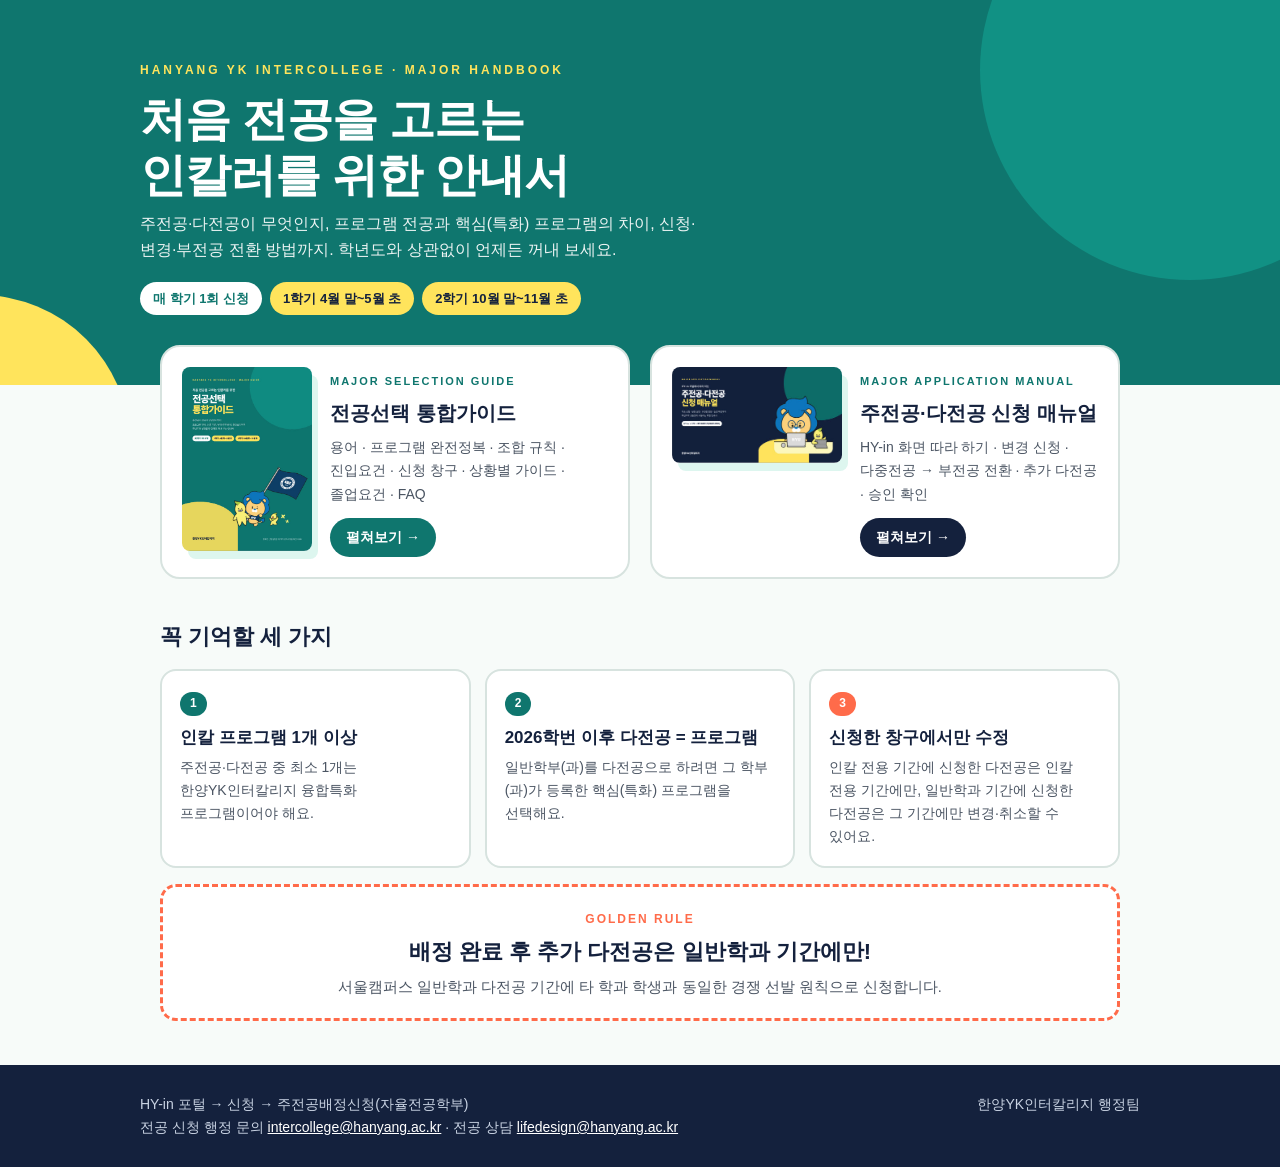
==== index.html @ 3c484c77 "한양YK인터칼리지 전공 안내서(통합가이드·신청 매뉴얼) 플립북 첫 게시 Co-Authored-By: Claude Opus 5.5 <noreply@anthropic.com>" ====
<!DOCTYPE html>
<html lang="ko">
<head>
<meta charset="UTF-8">
<meta name="viewport" content="width=device-width, initial-scale=1">
<title>전공 안내서 | 한양YK인터칼리지</title>
<meta name="description" content="한양YK인터칼리지 전공선택 통합가이드와 주전공·다전공 신청 매뉴얼 (학년도 공통)">
<meta property="og:title" content="한양YK인터칼리지 전공 안내서">
<meta property="og:description" content="전공선택 통합가이드 · 주전공·다전공 신청 매뉴얼">
<meta property="og:image" content="books/guide/cover-thumb.jpg">
<style>
  :root{--ink:#14213D;--teal:#0F766E;--teal2:#14B8A6;--mint:#DDF6EF;--lemon:#FFE45C;--coral:#FF6B4A;--sub:#4B5563;--line:#D7E3DF}
  *{box-sizing:border-box}
  html,body{margin:0}
  body{background:#F7FBF9;color:var(--ink);font-family:'Pretendard','Apple SD Gothic Neo','Malgun Gothic',sans-serif;line-height:1.65;word-break:keep-all}
  a{color:inherit}
  .hero{background:var(--teal);color:#fff;position:relative;overflow:hidden;padding:56px 20px 70px}
  .hero::before{content:"";position:absolute;right:-120px;top:-140px;width:420px;height:420px;border-radius:50%;background:var(--teal2);opacity:.4}
  .hero::after{content:"";position:absolute;left:-170px;bottom:-210px;width:300px;height:300px;border-radius:50%;background:var(--lemon)}
  .wrap{max-width:1000px;margin:0 auto;position:relative;z-index:1}
  .hero small{font-size:12px;font-weight:800;letter-spacing:3px;color:var(--lemon)}
  .hero h1{margin:10px 0 8px;font-size:clamp(30px,6vw,46px);line-height:1.2;font-weight:900;letter-spacing:-1px}
  .hero p{margin:0;max-width:560px;opacity:.92}
  .chips{margin-top:18px;display:flex;flex-wrap:wrap;gap:8px}
  .chips span{background:#fff;color:var(--teal);font-weight:800;font-size:13px;padding:6px 13px;border-radius:999px}
  .chips span.y{background:var(--lemon);color:var(--ink)}
  .books{margin-top:-40px;display:grid;grid-template-columns:1fr 1fr;gap:20px;padding:0 20px}
  .book{display:flex;gap:18px;background:#fff;border:2px solid var(--line);border-radius:20px;padding:20px;text-decoration:none;transition:transform .2s,box-shadow .2s}
  .book:hover{transform:translateY(-4px);box-shadow:0 14px 28px rgba(15,118,110,.15)}
  .book .cv{flex:none;width:130px;border-radius:8px;overflow:hidden;box-shadow:6px 8px 0 var(--mint);align-self:flex-start}
  .book .cv img{display:block;width:100%}
  .book.m .cv{width:170px}
  .book small{font-size:11px;font-weight:800;letter-spacing:2px;color:var(--teal)}
  .book b{display:block;font-size:20px;margin-top:4px}
  .book p{margin:6px 0 0;font-size:14px;color:var(--sub)}
  .book .go{display:inline-block;margin-top:12px;background:var(--teal);color:#fff;font-weight:800;font-size:14px;padding:8px 16px;border-radius:999px}
  .book.m .go{background:var(--ink)}
  section.s{padding:40px 20px 0}
  h2{margin:0 0 14px;font-size:22px;font-weight:900}
  .rules{display:grid;grid-template-columns:repeat(3,1fr);gap:14px}
  .rule{background:#fff;border:2px solid var(--line);border-radius:16px;padding:18px}
  .rule .n{display:inline-block;font-size:12px;font-weight:900;color:#fff;background:var(--teal);padding:2px 10px;border-radius:999px}
  .rule.c .n{background:var(--coral)}
  .rule h3{margin:8px 0 4px;font-size:17px}
  .rule p{margin:0;font-size:14px;color:var(--sub)}
  .golden{margin-top:16px;border:3px dashed var(--coral);border-radius:16px;background:#fff;text-align:center;padding:18px}
  .golden small{font-size:12px;font-weight:900;letter-spacing:2px;color:var(--coral)}
  .golden b{display:block;font-size:22px;margin-top:2px}
  .golden p{margin:6px 0 0;color:var(--sub);font-size:14.5px}
  footer{margin-top:44px;background:var(--ink);color:#C9D3E3;padding:28px 20px;font-size:14px}
  footer .wrap{display:flex;justify-content:space-between;gap:14px;flex-wrap:wrap}
  footer a{color:#fff}
  @media (max-width:760px){.books,.rules{grid-template-columns:1fr}.book .cv{width:100px}.book.m .cv{width:120px}}
</style>
</head>
<body>
<header class="hero"><div class="wrap">
  <small>HANYANG YK INTERCOLLEGE · MAJOR HANDBOOK</small>
  <h1>처음 전공을 고르는<br>인칼러를 위한 안내서</h1>
  <p>주전공·다전공이 무엇인지, 프로그램 전공과 핵심(특화) 프로그램의 차이, 신청·변경·부전공 전환 방법까지. 학년도와 상관없이 언제든 꺼내 보세요.</p>
  <div class="chips"><span>매 학기 1회 신청</span><span class="y">1학기 4월 말~5월 초</span><span class="y">2학기 10월 말~11월 초</span></div>
</div></header>

<div class="wrap">
  <div class="books">
    <a class="book" href="guide.html">
      <div class="cv"><img src="books/guide/cover-thumb.jpg" alt="전공선택 통합가이드 표지"></div>
      <div><small>MAJOR SELECTION GUIDE</small><b>전공선택 통합가이드</b><p>용어 · 프로그램 완전정복 · 조합 규칙 · 진입요건 · 신청 창구 · 상황별 가이드 · 졸업요건 · FAQ</p><span class="go">펼쳐보기 →</span></div>
    </a>
    <a class="book m" href="manual.html">
      <div class="cv"><img src="books/manual/cover-thumb.jpg" alt="신청 매뉴얼 표지"></div>
      <div><small>MAJOR APPLICATION MANUAL</small><b>주전공·다전공 신청 매뉴얼</b><p>HY-in 화면 따라 하기 · 변경 신청 · 다중전공 → 부전공 전환 · 추가 다전공 · 승인 확인</p><span class="go">펼쳐보기 →</span></div>
    </a>
  </div>

  <section class="s">
    <h2>꼭 기억할 세 가지</h2>
    <div class="rules">
      <div class="rule"><span class="n">1</span><h3>인칼 프로그램 1개 이상</h3><p>주전공·다전공 중 최소 1개는 한양YK인터칼리지 융합특화 프로그램이어야 해요.</p></div>
      <div class="rule"><span class="n">2</span><h3>2026학번 이후 다전공 = 프로그램</h3><p>일반학부(과)를 다전공으로 하려면 그 학부(과)가 등록한 핵심(특화) 프로그램을 선택해요.</p></div>
      <div class="rule c"><span class="n">3</span><h3>신청한 창구에서만 수정</h3><p>인칼 전용 기간에 신청한 다전공은 인칼 전용 기간에만, 일반학과 기간에 신청한 다전공은 그 기간에만 변경·취소할 수 있어요.</p></div>
    </div>
    <div class="golden"><small>GOLDEN RULE</small><b>배정 완료 후 추가 다전공은 일반학과 기간에만!</b><p>서울캠퍼스 일반학과 다전공 기간에 타 학과 학생과 동일한 경쟁 선발 원칙으로 신청합니다.</p></div>
  </section>
</div>

<footer><div class="wrap">
  <div>HY-in 포털 → 신청 → 주전공배정신청(자율전공학부)<br>전공 신청 행정 문의 <a href="mailto:intercollege@hanyang.ac.kr">intercollege@hanyang.ac.kr</a> · 전공 상담 <a href="mailto:lifedesign@hanyang.ac.kr">lifedesign@hanyang.ac.kr</a></div>
  <div>한양YK인터칼리지 행정팀</div>
</div></footer>
</body>
</html>
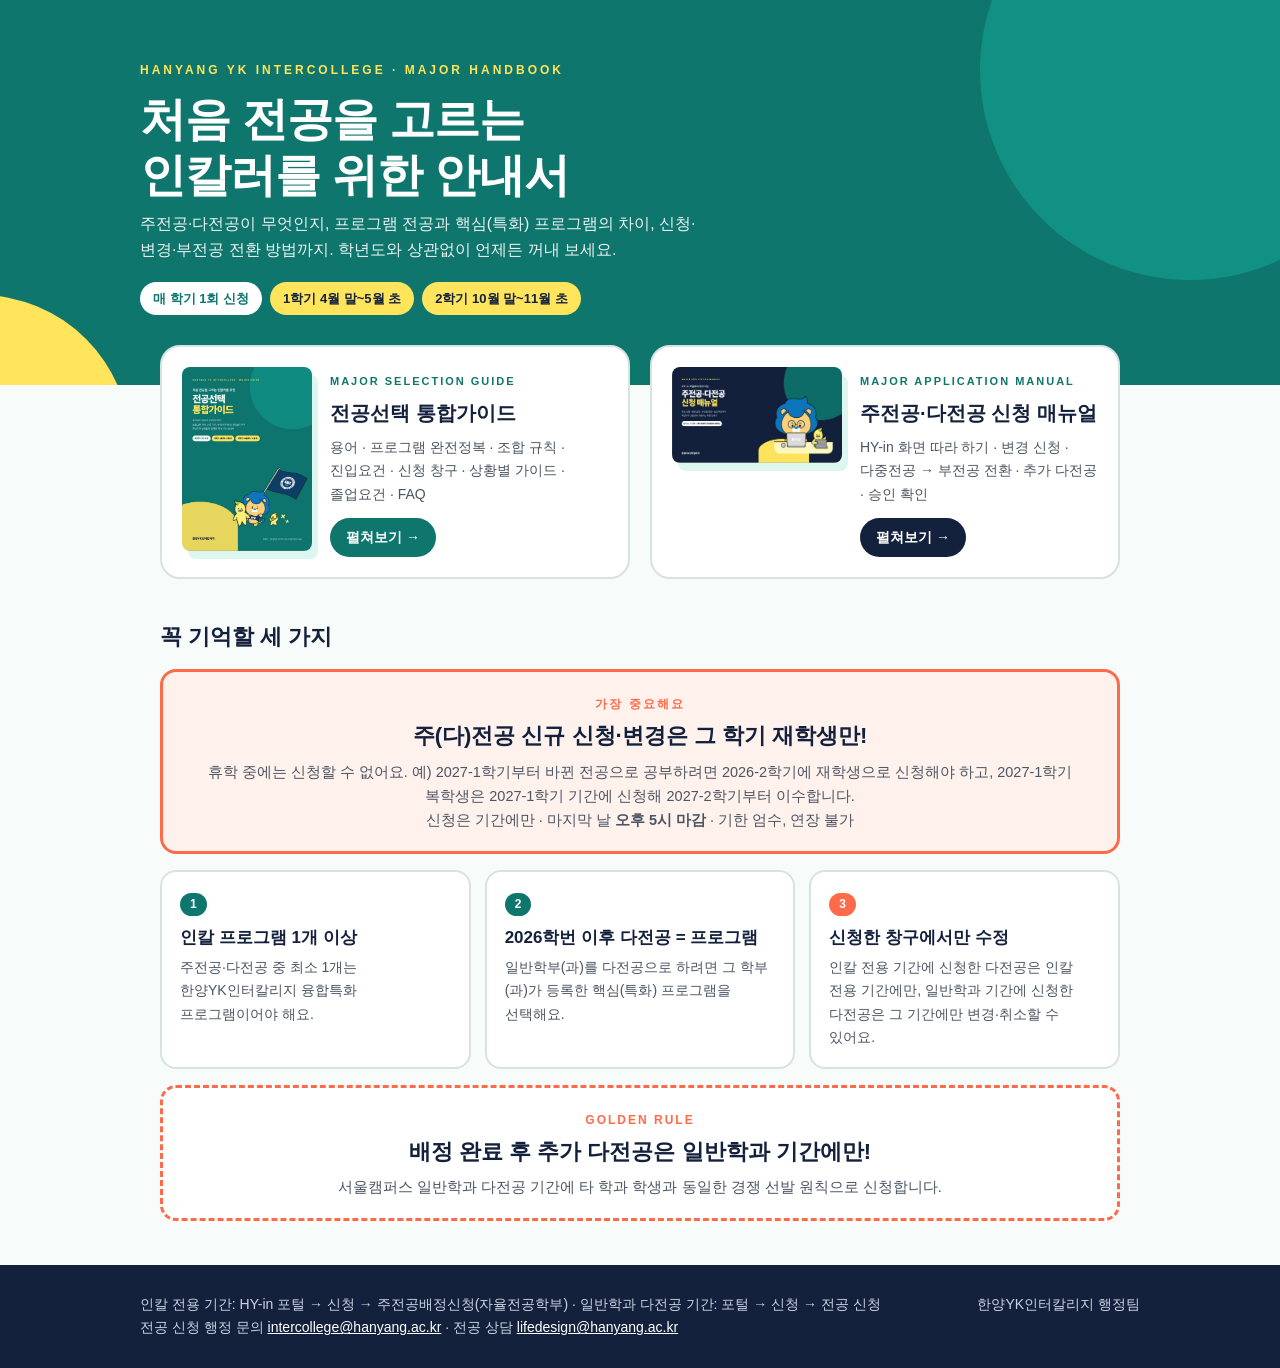
==== commit 4c42215a: "재학생 신청 자격, 17시 마감, 신청 메뉴 2종, TO 공지 안내 반영 Co-Authored-By: Claude Opus 5.5 <noreply@anthropic.com>" ====
--- a/index.html
+++ b/index.html
@@ -75,6 +75,7 @@
 
   <section class="s">
     <h2>꼭 기억할 세 가지</h2>
+    <div class="golden" style="border-style:solid;background:#FFF1EC;margin:0 0 16px"><small>가장 중요해요</small><b>주(다)전공 신규 신청·변경은 그 학기 재학생만!</b><p>휴학 중에는 신청할 수 없어요. 예) 2027-1학기부터 바뀐 전공으로 공부하려면 2026-2학기에 재학생으로 신청해야 하고, 2027-1학기 복학생은 2027-1학기 기간에 신청해 2027-2학기부터 이수합니다.<br>신청은 기간에만 · 마지막 날 <b style="display:inline;font-size:inherit">오후 5시 마감</b> · 기한 엄수, 연장 불가</p></div>
     <div class="rules">
       <div class="rule"><span class="n">1</span><h3>인칼 프로그램 1개 이상</h3><p>주전공·다전공 중 최소 1개는 한양YK인터칼리지 융합특화 프로그램이어야 해요.</p></div>
       <div class="rule"><span class="n">2</span><h3>2026학번 이후 다전공 = 프로그램</h3><p>일반학부(과)를 다전공으로 하려면 그 학부(과)가 등록한 핵심(특화) 프로그램을 선택해요.</p></div>
@@ -85,7 +86,7 @@
 </div>
 
 <footer><div class="wrap">
-  <div>HY-in 포털 → 신청 → 주전공배정신청(자율전공학부)<br>전공 신청 행정 문의 <a href="mailto:intercollege@hanyang.ac.kr">intercollege@hanyang.ac.kr</a> · 전공 상담 <a href="mailto:lifedesign@hanyang.ac.kr">lifedesign@hanyang.ac.kr</a></div>
+  <div>인칼 전용 기간: HY-in 포털 → 신청 → 주전공배정신청(자율전공학부) · 일반학과 다전공 기간: 포털 → 신청 → 전공 신청<br>전공 신청 행정 문의 <a href="mailto:intercollege@hanyang.ac.kr">intercollege@hanyang.ac.kr</a> · 전공 상담 <a href="mailto:lifedesign@hanyang.ac.kr">lifedesign@hanyang.ac.kr</a></div>
   <div>한양YK인터칼리지 행정팀</div>
 </div></footer>
 </body>
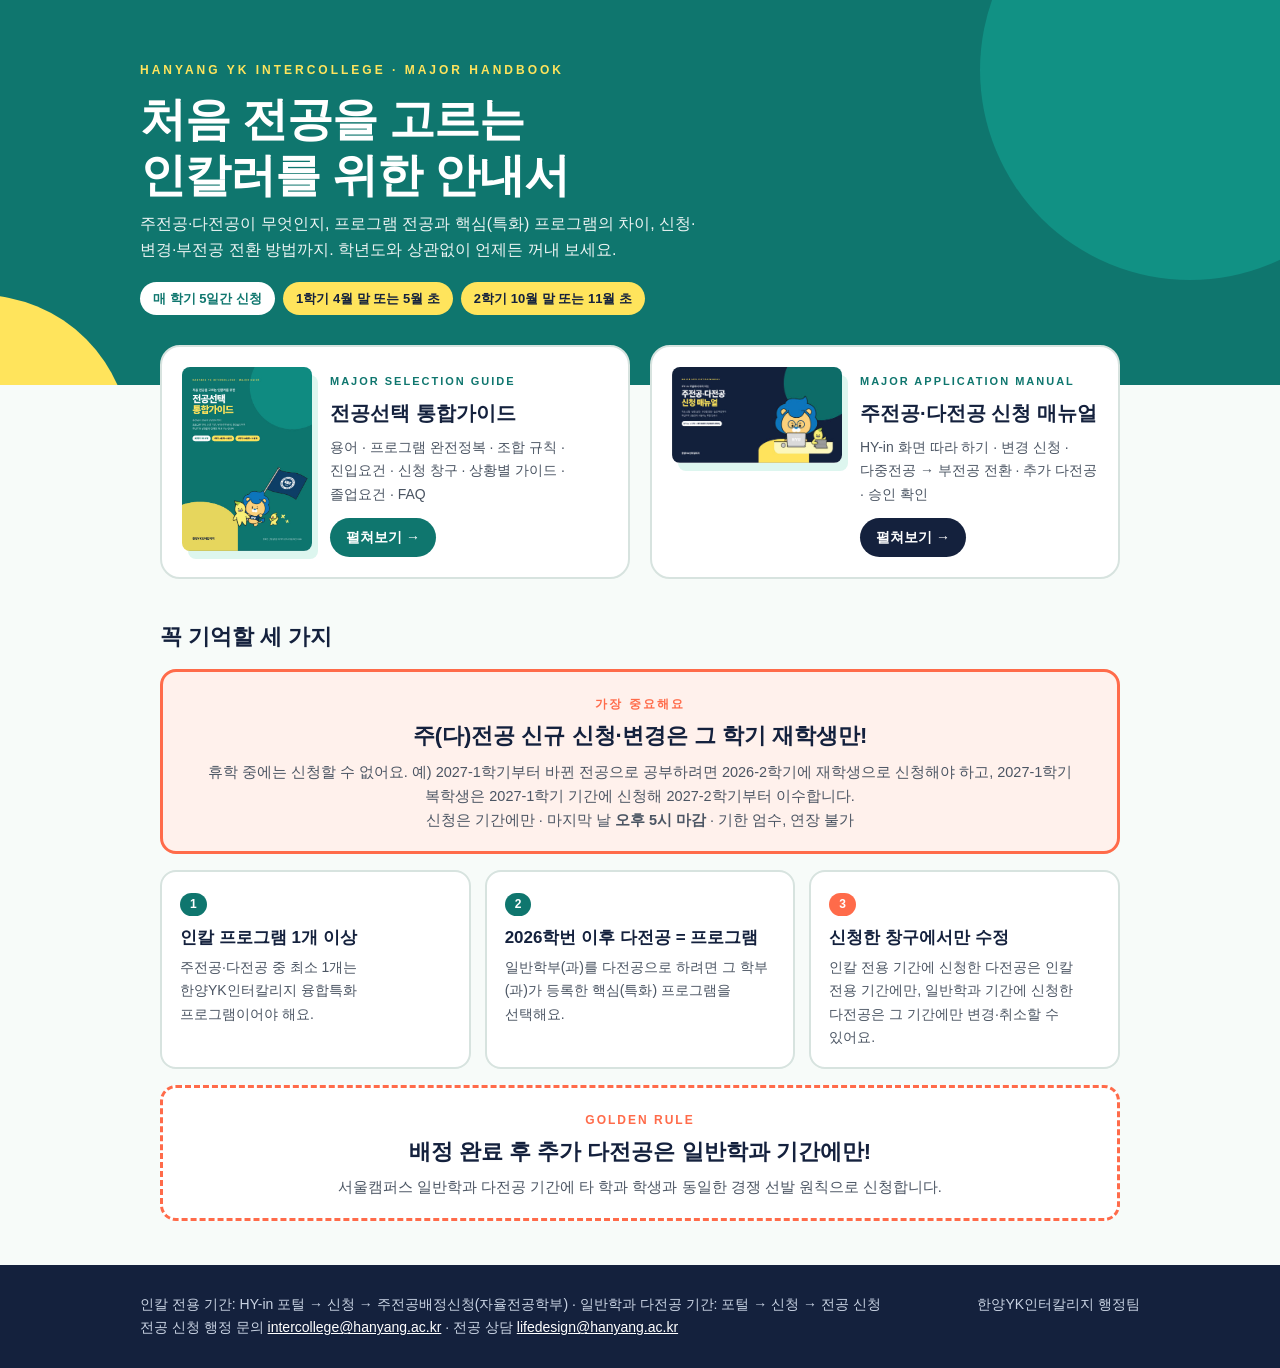
==== commit b2155728: "신청 기간 표기: 4월 말 또는 5월 초 / 10월 말 또는 11월 초 중 5일간 Co-Authored-By: Claude Opus 5.5 <noreply@anthropic.com" ====
--- a/index.html
+++ b/index.html
@@ -58,7 +58,7 @@
   <small>HANYANG YK INTERCOLLEGE · MAJOR HANDBOOK</small>
   <h1>처음 전공을 고르는<br>인칼러를 위한 안내서</h1>
   <p>주전공·다전공이 무엇인지, 프로그램 전공과 핵심(특화) 프로그램의 차이, 신청·변경·부전공 전환 방법까지. 학년도와 상관없이 언제든 꺼내 보세요.</p>
-  <div class="chips"><span>매 학기 1회 신청</span><span class="y">1학기 4월 말~5월 초</span><span class="y">2학기 10월 말~11월 초</span></div>
+  <div class="chips"><span>매 학기 5일간 신청</span><span class="y">1학기 4월 말 또는 5월 초</span><span class="y">2학기 10월 말 또는 11월 초</span></div>
 </div></header>
 
 <div class="wrap">
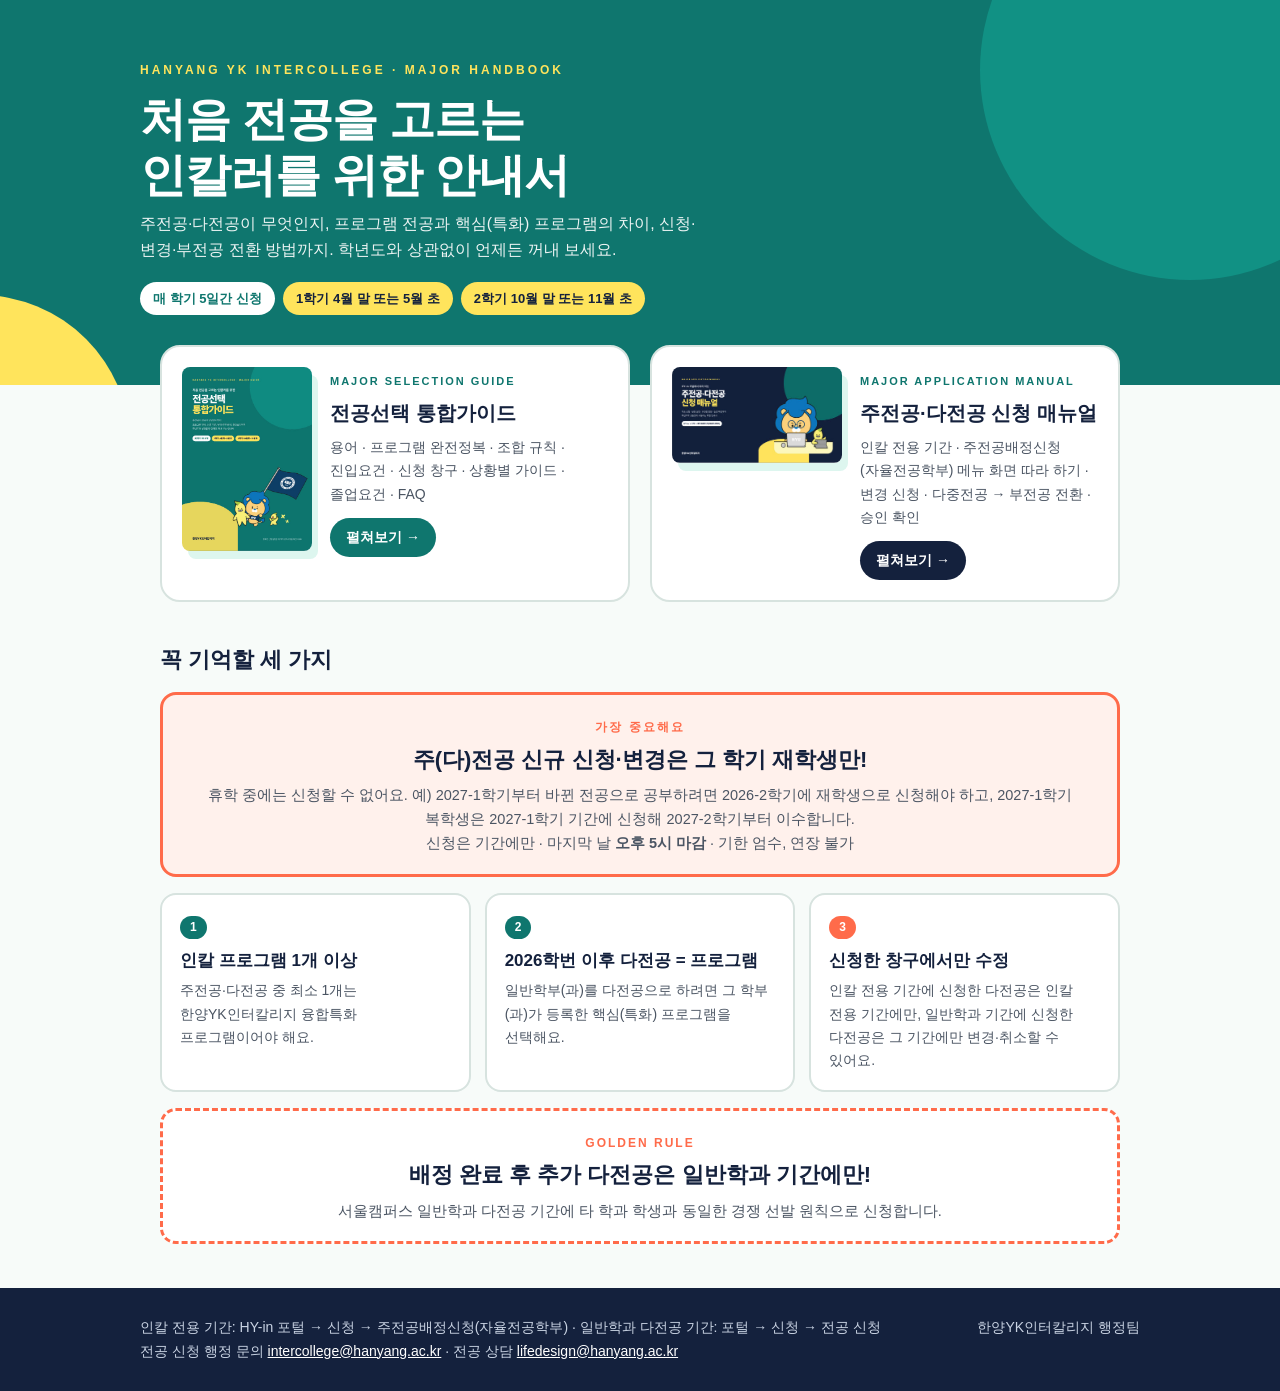
==== commit 5d611002: "신청 매뉴얼을 인칼 전용 메뉴(주전공배정신청) 범위로 한정 Co-Authored-By: Claude Opus 5.5 <noreply@anthropic.com>" ====
--- a/index.html
+++ b/index.html
@@ -69,7 +69,7 @@
     </a>
     <a class="book m" href="manual.html">
       <div class="cv"><img src="books/manual/cover-thumb.jpg" alt="신청 매뉴얼 표지"></div>
-      <div><small>MAJOR APPLICATION MANUAL</small><b>주전공·다전공 신청 매뉴얼</b><p>HY-in 화면 따라 하기 · 변경 신청 · 다중전공 → 부전공 전환 · 추가 다전공 · 승인 확인</p><span class="go">펼쳐보기 →</span></div>
+      <div><small>MAJOR APPLICATION MANUAL</small><b>주전공·다전공 신청 매뉴얼</b><p>인칼 전용 기간 · 주전공배정신청(자율전공학부) 메뉴 화면 따라 하기 · 변경 신청 · 다중전공 → 부전공 전환 · 승인 확인</p><span class="go">펼쳐보기 →</span></div>
     </a>
   </div>
 
